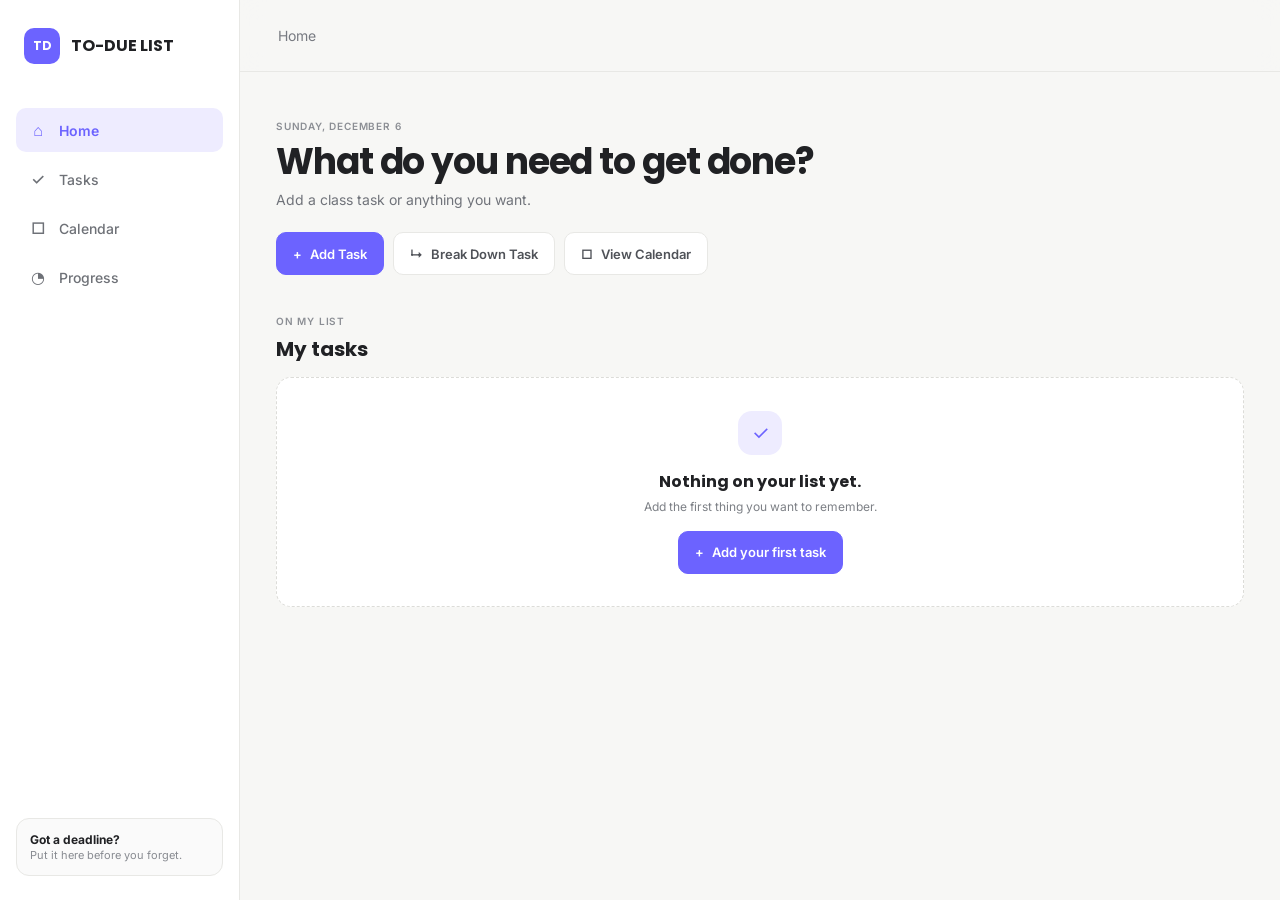
==== index.html @ 1c0dbbc8 "Initial website" ====
<!doctype html>
<html lang="en">
  <head>
    <meta charset="UTF-8" />
    <meta name="viewport" content="width=device-width, initial-scale=1.0" />
    <title>TO-DUE LIST</title>

    <link rel="preconnect" href="https://fonts.googleapis.com" />
    <link rel="preconnect" href="https://fonts.gstatic.com" crossorigin />
    <link
      href="https://fonts.googleapis.com/css2?family=Inter:wght@400;500;600&family=Poppins:wght@600;700&display=swap"
      rel="stylesheet"
    />

    <link rel="stylesheet" href="/css/style.css" />
  </head>

  <body>
    <div class="app">
      <aside class="sidebar">
        <div>
          <div class="logo">
            <div class="logo-box">TD</div>

            <div>
              <h1>TO-DUE LIST</h1>
            </div>
          </div>

          <nav>
            <a href="#" class="nav-link active">
              <span>⌂</span>
              Home
            </a>

            <a href="#" class="nav-link">
              <span>✓</span>
              Tasks
            </a>

            <a href="#" class="nav-link">
              <span>□</span>
              Calendar
            </a>

            <a href="#" class="nav-link">
              <span>◔</span>
              Progress
            </a>
          </nav>
        </div>

        <div class="tip">
          <strong>Got a deadline?</strong>
          <span>Put it here before you forget.</span>
        </div>
      </aside>

      <main>
        <header class="topbar">
          <span class="current-page">Home</span>
        </header>

        <div class="content">
          <section class="welcome">
            <span class="date" id="todayDate"></span>
            <h2>What do you need to get done?</h2>
            <p>Add a class task or anything you want.</p>
          </section>

          <div class="actions">
            <button class="btn primary" id="addTaskButton" type="button">
              <span>+</span>
              Add Task
            </button>

            <button class="btn">
              <span>↳</span>
              Break Down Task
            </button>

            <button class="btn">
              <span>□</span>
              View Calendar
            </button>
          </div>

          <section class="tasks">
            <div class="section-top">
              <div>
                <span class="label">ON MY LIST</span>
                <h3>My tasks</h3>
              </div>

            </div>

            <div class="empty-state" id="emptyState">
              <div class="empty-state-icon" aria-hidden="true">✓</div>
              <h4>Nothing on your list yet.</h4>
              <p>Add the first thing you want to remember.</p>
              <button class="btn primary empty-state-button" id="emptyStateAddButton" type="button">
                <span>+</span>
                Add your first task
              </button>
            </div>
            <div class="task-list" id="taskList" aria-live="polite"></div>
          </section>
        </div>
      </main>
    </div>

    <nav class="mobile-nav">
      <a href="#" class="active">
        <span>⌂</span>
        Home
      </a>

      <a href="#">
        <span>✓</span>
        Tasks
      </a>

      <a href="#">
        <span>□</span>
        Calendar
      </a>

      <a href="#">
        <span>◔</span>
        Progress
      </a>
    </nav>

    <dialog class="task-dialog" id="addTaskDialog" aria-labelledby="addTaskDialogTitle">
      <form class="task-form" id="addTaskForm">
        <div class="dialog-heading">
          <div>
            <span class="label">NEW TASK</span>
            <h2 id="addTaskDialogTitle">Add a task</h2>
          </div>
          <button class="dialog-close" type="button" id="closeTaskDialogButton" aria-label="Close dialog">×</button>
        </div>

        <label class="form-field">
          <span>Task name</span>
          <input name="name" type="text" placeholder="e.g. Finish science project" required maxlength="120" />
        </label>

        <label class="form-field">
          <span>Subject</span>
          <input name="subject" type="text" placeholder="e.g. Biology" required maxlength="80" />
        </label>

        <div class="form-row">
          <label class="form-field">
            <span>Due date</span>
            <input name="dueDate" type="date" required />
          </label>
          <label class="form-field">
            <span>Due time</span>
            <input name="dueTime" type="time" required />
          </label>
        </div>

        <label class="reminder-toggle">
          <span>
            <strong>Reminder</strong>
            <small>Keep a reminder with this task</small>
          </span>
          <input name="reminder" type="checkbox" />
        </label>

        <p class="form-error" id="taskFormError" role="alert"></p>

        <div class="dialog-actions">
          <button class="btn" type="button" id="cancelTaskButton">Cancel</button>
          <button class="btn primary" type="submit">Add Task</button>
        </div>
      </form>
    </dialog>

    <script src="/js/script.js"></script>
  </body>
</html>
---- css/style.css ----
:root {
  --bg: #f7f7f5;
  --text: #202124;
  --muted: #7d8086;
  --purple: #6c63ff;
  --light-purple: #eeecff;
  --green: #65b891;
  --yellow: #f2b84b;
  --red: #e76f6f;
  --white: #ffffff;
  --border: #e8e8e5;
}

* {
  margin: 0;
  padding: 0;
  box-sizing: border-box;
}

body {
  min-height: 100vh;
  background: var(--bg);
  color: var(--text);
  font-family: "Inter", sans-serif;
}

button {
  font: inherit;
  border: 0;
  cursor: pointer;
}

a {
  color: inherit;
  text-decoration: none;
}

h1,
h2,
h3,
h4 {
  font-family: "Poppins", sans-serif;
}

.app {
  min-height: 100vh;
}

.sidebar {
  position: fixed;
  top: 0;
  bottom: 0;
  left: 0;
  width: 240px;
  padding: 24px 16px;
  background: var(--white);
  border-right: 1px solid var(--border);
  display: flex;
  flex-direction: column;
  justify-content: space-between;
}

.logo {
  display: flex;
  align-items: center;
  gap: 11px;
  padding: 4px 8px;
}

.logo-box {
  width: 36px;
  height: 36px;
  display: grid;
  place-items: center;
  border-radius: 10px;
  background: var(--purple);
  color: white;
  font-family: "Poppins", sans-serif;
  font-size: 12px;
  font-weight: 700;
}

.logo h1 {
  font-size: 16px;
  line-height: 1;
}

.logo span {
  color: #909298;
  font-size: 11px;
}

nav {
  margin-top: 40px;
  display: flex;
  flex-direction: column;
  gap: 5px;
}

.nav-link {
  height: 44px;
  display: flex;
  align-items: center;
  gap: 12px;
  padding: 0 13px;
  border-radius: 10px;
  color: #6e7177;
  font-size: 14px;
  font-weight: 500;
  transition: 0.2s;
}

.nav-link span {
  width: 18px;
  text-align: center;
  font-size: 16px;
}

.nav-link:hover {
  background: #f4f4f2;
  color: var(--text);
}

.nav-link.active {
  background: var(--light-purple);
  color: var(--purple);
  font-weight: 600;
}

.tip {
  padding: 13px;
  background: #fafafa;
  border: 1px solid var(--border);
  border-radius: 13px;
  display: flex;
  flex-direction: column;
  gap: 1px;
}

.tip strong {
  font-size: 12px;
}

.tip span {
  color: #888b91;
  font-size: 11px;
}

main {
  margin-left: 240px;
  min-height: 100vh;
}

.topbar {
  height: 72px;
  padding: 0 38px;
  display: flex;
  align-items: center;
  justify-content: space-between;
  border-bottom: 1px solid var(--border);
  background: rgba(247, 247, 245, 0.9);
  position: sticky;
  top: 0;
  z-index: 5;
  backdrop-filter: blur(12px);
}

.current-page {
  color: #777a80;
  font-size: 14px;
}

.user {
  display: flex;
  align-items: center;
  gap: 10px;
}

.notification {
  width: 38px;
  height: 38px;
  display: grid;
  place-items: center;
  border: 1px solid var(--border);
  border-radius: 50%;
  background: var(--white);
  color: #6f7278;
  margin-right: 6px;
}

.content {
  width: min(1120px, calc(100% - 72px));
  margin: 0 auto;
  padding: 42px 0 60px;
}

.date,
.label {
  color: #8b8e94;
  font-size: 10px;
  font-weight: 600;
  letter-spacing: 0.08em;
  text-transform: uppercase;
}

.welcome h2 {
  margin-top: 6px;
  font-size: clamp(27px, 3vw, 36px);
  line-height: 1.2;
  letter-spacing: -1.1px;
}

.welcome p {
  margin-top: 8px;
  color: #70737a;
  font-size: 14px;
}

.actions {
  margin-top: 24px;
  display: flex;
  flex-wrap: wrap;
  gap: 9px;
}

.btn {
  height: 43px;
  padding: 0 16px;
  display: flex;
  align-items: center;
  gap: 8px;
  border: 1px solid var(--border);
  border-radius: 10px;
  background: var(--white);
  color: #4f5258;
  font-size: 13px;
  font-weight: 600;
  transition: 0.2s;
}

.btn:hover {
  transform: translateY(-1px);
}

.btn.primary {
  background: var(--purple);
  color: white;
  border-color: var(--purple);
}

.top-cards {
  margin-top: 28px;
  display: grid;
  grid-template-columns: 1.45fr 0.8fr;
  gap: 16px;
}

.card {
  padding: 22px;
  background: var(--white);
  border: 1px solid var(--border);
  border-radius: 17px;
}

.card-top {
  display: flex;
  align-items: flex-start;
  justify-content: space-between;
}

.card h3 {
  margin-top: 5px;
  font-size: 16px;
}

.progress .card-top > strong {
  color: var(--purple);
  font-family: "Poppins", sans-serif;
  font-size: 28px;
}

.bar {
  height: 9px;
  margin-top: 22px;
  overflow: hidden;
  border-radius: 20px;
  background: #eeeeec;
}

.bar-fill {
  width: 80%;
  height: 100%;
  border-radius: 20px;
  background: var(--purple);
}

.progress-info {
  margin-top: 10px;
  display: flex;
  justify-content: space-between;
  color: #8b8d92;
  font-size: 11px;
}

.status-dot {
  width: 10px;
  height: 10px;
  margin-top: 5px;
  border-radius: 50%;
  background: var(--green);
  box-shadow: 0 0 0 5px rgba(101, 184, 145, 0.12);
}

.workload-info {
  margin-top: 22px;
  display: flex;
  align-items: baseline;
  gap: 7px;
}

.workload-info strong {
  font-family: "Poppins", sans-serif;
  font-size: 25px;
}

.workload-info span {
  color: #81848a;
  font-size: 11px;
}

.workload p {
  margin-top: 8px;
  color: #7d8086;
  font-size: 11px;
}

.tasks {
  margin-top: 34px;
}

.section-top {
  margin-bottom: 13px;
  display: flex;
  align-items: flex-end;
  justify-content: space-between;
}

.section-top h3 {
  margin-top: 5px;
  font-size: 20px;
}

.view-all {
  background: none;
  color: var(--purple);
  font-size: 12px;
  font-weight: 600;
}

.task-list {
  display: flex;
  flex-direction: column;
  gap: 9px;
}

.task-list:empty {
  display: none;
}

.task-dialog {
  width: min(480px, calc(100% - 28px));
  max-width: none;
  max-height: calc(100% - 28px);
  margin: auto;
  padding: 0;
  overflow: auto;
  border: 1px solid var(--border);
  border-radius: 18px;
  background: var(--white);
  color: var(--text);
  box-shadow: 0 18px 55px rgba(32, 33, 36, 0.18);
}

.task-dialog::backdrop {
  background: rgba(32, 33, 36, 0.42);
  backdrop-filter: blur(3px);
}

.task-form {
  padding: 26px;
}

.dialog-heading {
  margin-bottom: 23px;
  display: flex;
  align-items: flex-start;
  justify-content: space-between;
}

.dialog-heading h2 {
  margin-top: 5px;
  font-size: 23px;
}

.dialog-close {
  width: 34px;
  height: 34px;
  border-radius: 9px;
  background: #f4f4f2;
  color: #6e7177;
  font-size: 23px;
  line-height: 1;
}

.form-field {
  min-width: 0;
  margin-bottom: 16px;
  display: flex;
  flex-direction: column;
  gap: 7px;
}

.form-field > span,
.reminder-toggle strong {
  font-size: 12px;
  font-weight: 600;
}

.form-field input {
  width: 100%;
  height: 43px;
  padding: 0 12px;
  border: 1px solid var(--border);
  border-radius: 9px;
  background: white;
  color: var(--text);
  font: inherit;
  font-size: 13px;
}

.form-field input:focus {
  outline: 2px solid rgba(108, 99, 255, 0.22);
  border-color: var(--purple);
}

.form-row {
  display: grid;
  grid-template-columns: 1fr 1fr;
  gap: 12px;
}

.reminder-toggle {
  min-height: 56px;
  padding: 10px 12px;
  display: flex;
  align-items: center;
  justify-content: space-between;
  border: 1px solid var(--border);
  border-radius: 10px;
}

.reminder-toggle span {
  display: flex;
  flex-direction: column;
  gap: 3px;
}

.reminder-toggle small {
  color: var(--muted);
  font-size: 11px;
}

.reminder-toggle input {
  width: 18px;
  height: 18px;
  accent-color: var(--purple);
}

.form-error {
  min-height: 16px;
  margin-top: 9px;
  color: #c94e4e;
  font-size: 11px;
}

.dialog-actions {
  margin-top: 5px;
  display: flex;
  justify-content: flex-end;
  gap: 9px;
}

.dialog-actions .btn {
  justify-content: center;
}

.task .task-text .task-due {
  margin-top: 4px;
}

.task-due.overdue {
  color: var(--red);
}

.task-due.upcoming {
  color: #8b8e93;
}

.task.completed .task-name h4 {
  text-decoration: line-through;
}

.task.completed {
  opacity: 0.72;
}

.empty-state {
  min-height: 230px;
  padding: 32px 20px;
  display: flex;
  flex-direction: column;
  align-items: center;
  justify-content: center;
  text-align: center;
  background: var(--white);
  border: 1px dashed #dcdcd8;
  border-radius: 15px;
}

.empty-state[hidden] {
  display: none;
}

.empty-state-icon {
  width: 44px;
  height: 44px;
  margin-bottom: 14px;
  display: grid;
  place-items: center;
  border-radius: 14px;
  background: var(--light-purple);
  color: var(--purple);
  font-size: 20px;
}

.empty-state h4 {
  font-size: 16px;
}

.empty-state p {
  margin-top: 5px;
  color: #7d8086;
  font-size: 12px;
}

.empty-state-button {
  margin-top: 17px;
}

.task {
  min-height: 86px;
  padding: 15px 17px;
  display: flex;
  align-items: center;
  gap: 14px;
  background: var(--white);
  border: 1px solid var(--border);
  border-radius: 13px;
  transition: 0.2s;
}

.task:hover {
  transform: translateY(-1px);
}

.task.urgent {
  border-left: 4px solid var(--red);
}

.task.done {
  opacity: 0.72;
}

.checkbox {
  position: relative;
  width: 22px;
  height: 22px;
  flex-shrink: 0;
  cursor: pointer;
}

.checkbox input {
  position: absolute;
  opacity: 0;
}

.checkbox span {
  position: absolute;
  inset: 0;
  border: 1.5px solid #cecfcb;
  border-radius: 7px;
  background: white;
}

.checkbox input:checked + span {
  background: var(--green);
  border-color: var(--green);
}

.checkbox input:checked + span::after {
  content: "✓";
  position: absolute;
  top: 50%;
  left: 50%;
  transform: translate(-50%, -55%);
  color: white;
  font-size: 12px;
  font-weight: 700;
}

.task-text {
  min-width: 0;
  flex: 1;
}

.task-name {
  display: flex;
  align-items: center;
  flex-wrap: wrap;
  gap: 8px;
}

.task-name h4 {
  font-size: 15px;
  font-weight: 600;
}

.task-text p {
  margin-top: 2px;
  color: #7d8086;
  font-size: 11px;
}

.task-text small {
  display: block;
  margin-top: 6px;
  color: #8b8e93;
  font-size: 10px;
}

.tag {
  padding: 4px 8px;
  border-radius: 20px;
  font-size: 9px;
  font-weight: 600;
}

.urgent-tag {
  background: #fff0f0;
  color: var(--red);
}

.tomorrow-tag {
  background: #f3f2ff;
  color: var(--purple);
}

.done-tag {
  background: #edf8f2;
  color: var(--green);
}

.task.done h4 {
  text-decoration: line-through;
}

.more {
  width: 30px;
  height: 30px;
  flex-shrink: 0;
  border-radius: 7px;
  background: transparent;
  color: #989a9f;
  font-size: 18px;
}

.more:hover {
  background: #f3f3f1;
}

.reminder {
  margin-top: 25px;
  padding: 17px 18px;
  display: flex;
  align-items: center;
  gap: 15px;
  background: #fffaf0;
  border: 1px solid #f1e3bd;
  border-radius: 16px;
}

.reminder-icon {
  width: 38px;
  height: 38px;
  display: grid;
  place-items: center;
  flex-shrink: 0;
  border-radius: 11px;
  background: #fff1c9;
  color: #ba861e;
  font-family: "Poppins", sans-serif;
  font-weight: 700;
}

.reminder-text {
  flex: 1;
}

.reminder-text h3 {
  margin-top: 3px;
  font-size: 16px;
}

.reminder-text p {
  margin-top: 2px;
  color: #8c8064;
  font-size: 11px;
}

.reminder-buttons {
  display: flex;
  gap: 8px;
}

.reminder-btn {
  height: 36px;
  padding: 0 13px;
  border: 1px solid #eadfbf;
  border-radius: 9px;
  background: white;
  color: #75694e;
  font-size: 11px;
  font-weight: 600;
}

.reminder-btn.done-btn {
  background: var(--purple);
  color: white;
  border-color: var(--purple);
}

.mobile-nav {
  display: none;
}

@media (max-width: 950px) {
  .top-cards {
    grid-template-columns: 1fr;
  }
}

@media (max-width: 800px) {
  .sidebar {
    display: none;
  }

  main {
    margin-left: 0;
    padding-bottom: 75px;
  }

  .topbar {
    height: 64px;
    padding: 0 20px;
  }
  
  .content {
    width: calc(100% - 32px);
    padding-top: 30px;
  }

  .mobile-nav {
    position: fixed;
    right: 0;
    bottom: 0;
    left: 0;
    height: 68px;
    display: grid;
    grid-template-columns: repeat(4, 1fr);
    border-top: 1px solid var(--border);
    background: rgba(255, 255, 255, 0.95);
    backdrop-filter: blur(12px);
    z-index: 10;
  }

  .mobile-nav a {
    display: flex;
    flex-direction: column;
    align-items: center;
    justify-content: center;
    gap: 2px;
    color: #888b91;
    font-size: 10px;
  }

  .mobile-nav a span {
    font-size: 17px;
  }

  .mobile-nav a.active {
    color: var(--purple);
    font-weight: 600;
  }

  .reminder {
    flex-wrap: wrap;
  }

  .reminder-buttons {
    width: 100%;
    margin-left: 53px;
  }
}

@media (max-width: 520px) {
  .content {
    width: calc(100% - 24px);
    padding-top: 24px;
  }

  .welcome h2 {
    font-size: 25px;
  }

  .actions {
    display: grid;
    grid-template-columns: 1fr;
  }

  .btn {
    width: 100%;
    justify-content: center;
  }

  .card {
    padding: 18px;
  }

  .progress-info {
    flex-direction: column;
    gap: 3px;
  }

  .task {
    align-items: flex-start;
    padding: 14px;
  }

  .more {
    margin-left: auto;
  }

  .reminder-buttons {
    margin-left: 0;
    display: grid;
    grid-template-columns: 1fr 1fr;
  }

  .reminder-btn {
    width: 100%;
  }

  .task-form {
    padding: 21px 18px;
  }

  .dialog-actions .btn {
    flex: 1;
  }
}
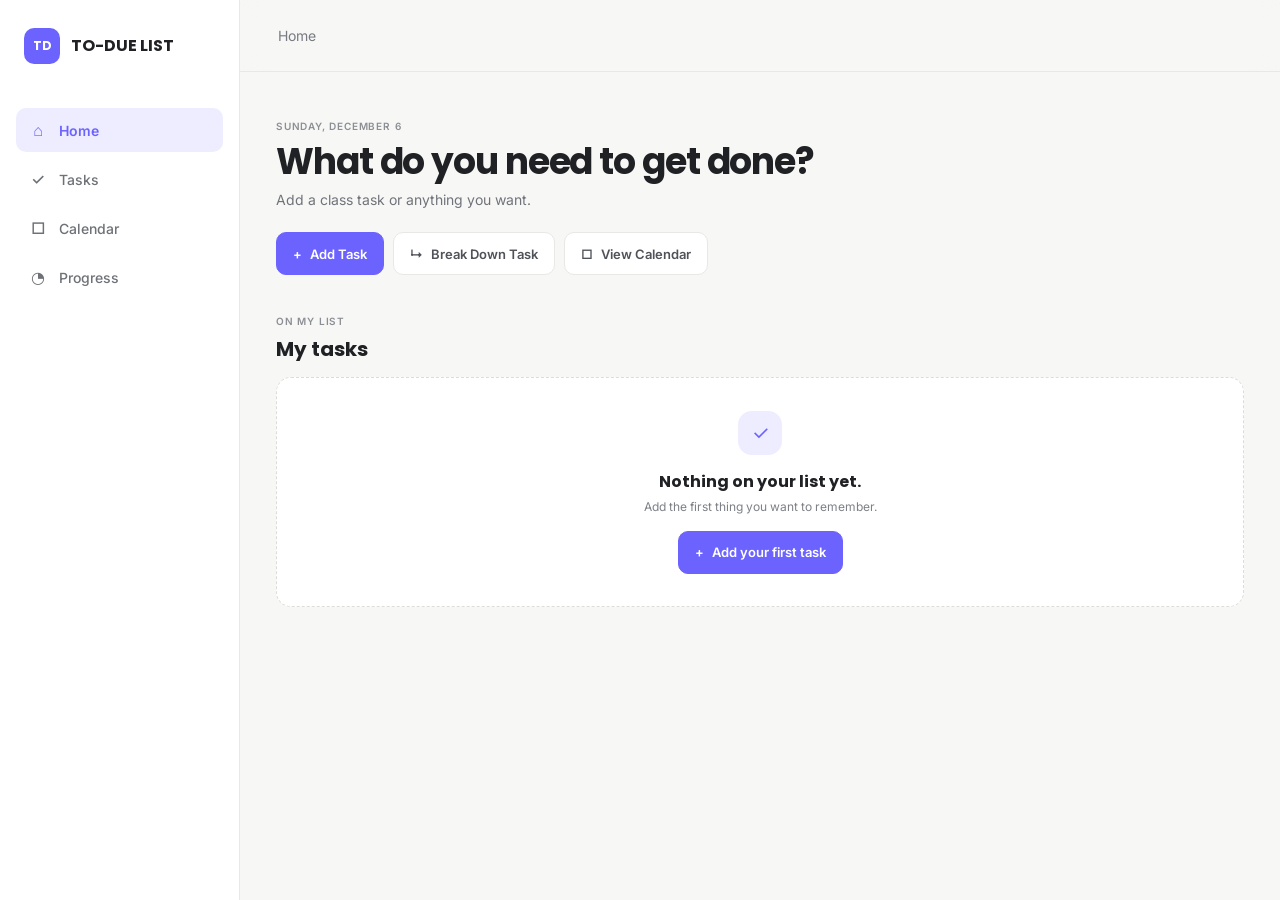
==== commit a169ade9: "Remove sidebar deadline tip" ====
--- a/index.html
+++ b/index.html
@@ -12,7 +12,7 @@
       rel="stylesheet"
     />
 
-    <link rel="stylesheet" href="/css/style.css" />
+    <link rel="stylesheet" href="./css/style.css" />
   </head>
 
   <body>
@@ -49,11 +49,6 @@
             </a>
           </nav>
         </div>
-
-        <div class="tip">
-          <strong>Got a deadline?</strong>
-          <span>Put it here before you forget.</span>
-        </div>
       </aside>
 
       <main>
@@ -91,14 +86,17 @@
                 <span class="label">ON MY LIST</span>
                 <h3>My tasks</h3>
               </div>
-
             </div>
 
             <div class="empty-state" id="emptyState">
               <div class="empty-state-icon" aria-hidden="true">✓</div>
               <h4>Nothing on your list yet.</h4>
               <p>Add the first thing you want to remember.</p>
-              <button class="btn primary empty-state-button" id="emptyStateAddButton" type="button">
+              <button
+                class="btn primary empty-state-button"
+                id="emptyStateAddButton"
+                type="button"
+              >
                 <span>+</span>
                 Add your first task
               </button>
@@ -131,24 +129,47 @@
       </a>
     </nav>
 
-    <dialog class="task-dialog" id="addTaskDialog" aria-labelledby="addTaskDialogTitle">
+    <dialog
+      class="task-dialog"
+      id="addTaskDialog"
+      aria-labelledby="addTaskDialogTitle"
+    >
       <form class="task-form" id="addTaskForm">
         <div class="dialog-heading">
           <div>
             <span class="label">NEW TASK</span>
             <h2 id="addTaskDialogTitle">Add a task</h2>
           </div>
-          <button class="dialog-close" type="button" id="closeTaskDialogButton" aria-label="Close dialog">×</button>
+          <button
+            class="dialog-close"
+            type="button"
+            id="closeTaskDialogButton"
+            aria-label="Close dialog"
+          >
+            ×
+          </button>
         </div>
 
         <label class="form-field">
           <span>Task name</span>
-          <input name="name" type="text" placeholder="e.g. Finish science project" required maxlength="120" />
+          <input
+            name="name"
+            type="text"
+            placeholder="e.g. Finish science project"
+            required
+            maxlength="120"
+          />
         </label>
 
         <label class="form-field">
           <span>Subject</span>
-          <input name="subject" type="text" placeholder="e.g. Biology" required maxlength="80" />
+          <input
+            name="subject"
+            type="text"
+            placeholder="e.g. Biology"
+            required
+            maxlength="80"
+          />
         </label>
 
         <div class="form-row">
@@ -173,12 +194,14 @@
         <p class="form-error" id="taskFormError" role="alert"></p>
 
         <div class="dialog-actions">
-          <button class="btn" type="button" id="cancelTaskButton">Cancel</button>
+          <button class="btn" type="button" id="cancelTaskButton">
+            Cancel
+          </button>
           <button class="btn primary" type="submit">Add Task</button>
         </div>
       </form>
     </dialog>
 
-    <script src="/js/script.js"></script>
+    <script src="./js/script.js"></script>
   </body>
 </html>
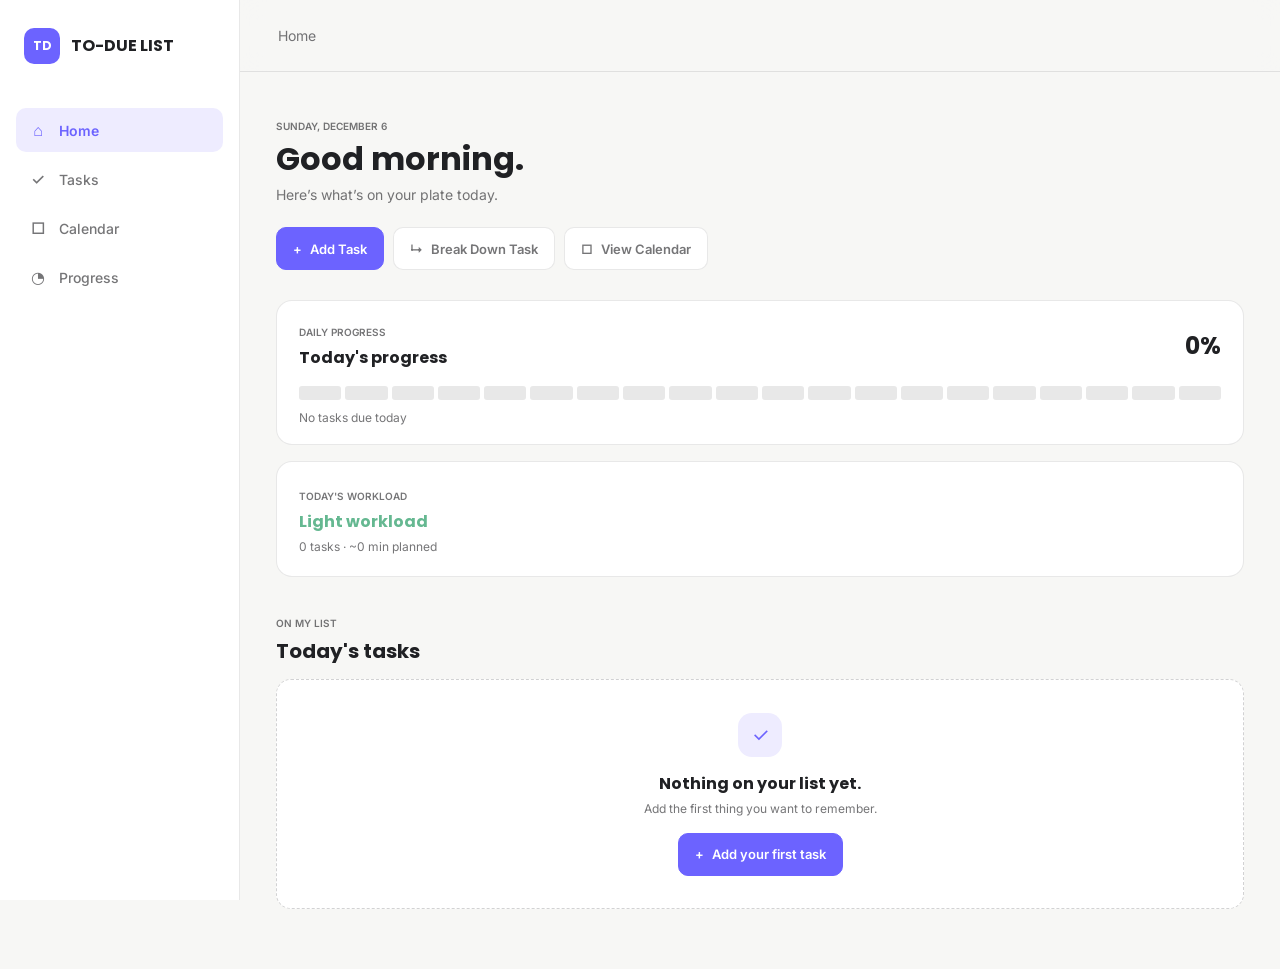
==== commit 6ba67d07: "Update website" ====
--- a/index.html
+++ b/index.html
@@ -27,23 +27,23 @@
             </div>
           </div>
 
-          <nav>
-            <a href="#" class="nav-link active">
+          <nav aria-label="Main navigation">
+            <a href="./index.html" class="nav-link active" aria-current="page">
               <span>⌂</span>
               Home
             </a>
 
-            <a href="#" class="nav-link">
+            <a href="./tasks.html" class="nav-link">
               <span>✓</span>
               Tasks
             </a>
 
-            <a href="#" class="nav-link">
+            <a href="./calendar.html" class="nav-link">
               <span>□</span>
               Calendar
             </a>
 
-            <a href="#" class="nav-link">
+            <a href="./progress.html" class="nav-link">
               <span>◔</span>
               Progress
             </a>
@@ -59,8 +59,8 @@
         <div class="content">
           <section class="welcome">
             <span class="date" id="todayDate"></span>
-            <h2>What do you need to get done?</h2>
-            <p>Add a class task or anything you want.</p>
+            <h2 id="greetingHeading">What do you need to get done?</h2>
+            <p id="greetingMessage">Here’s what’s on your plate today.</p>
           </section>
 
           <div class="actions">
@@ -69,22 +69,88 @@
               Add Task
             </button>
 
-            <button class="btn">
+            <button class="btn" id="breakDownTaskButton" type="button">
               <span>↳</span>
               Break Down Task
             </button>
 
-            <button class="btn">
+            <a class="btn" href="./calendar.html">
               <span>□</span>
               View Calendar
-            </button>
+            </a>
           </div>
+
+          <section
+            class="reminder today-reminder"
+            id="todayDueReminder"
+            hidden
+            aria-labelledby="todayDueHeading"
+          >
+            <div class="reminder-icon" aria-hidden="true">🔔</div>
+            <div class="reminder-text">
+              <span class="label">DUE TODAY</span>
+              <h3 id="todayDueHeading"><span id="todayDueTaskName"></span></h3>
+              <p>
+                <span id="todayDueTaskSteps"></span>
+                <span aria-hidden="true"> · </span>
+                <span id="todayDueTaskTime"></span>
+              </p>
+            </div>
+            <div class="reminder-buttons">
+              <a class="reminder-btn" id="todayDueViewTask" href="./tasks.html"
+                >View Task</a
+              >
+              <button
+                class="reminder-btn done-btn"
+                id="markTodayDueDone"
+                type="button"
+              >
+                Mark as Done
+              </button>
+            </div>
+          </section>
+
+          <section
+            class="today-progress"
+            aria-labelledby="todayProgressHeading"
+          >
+            <div class="section-top">
+              <div>
+                <span class="label">DAILY PROGRESS</span>
+                <h3 id="todayProgressHeading">Today's progress</h3>
+              </div>
+              <strong class="today-progress-rate" id="todayProgressRate"
+                >0%</strong
+              >
+            </div>
+            <div
+              class="today-progress-segments"
+              id="todayProgressSegments"
+              role="progressbar"
+              aria-label="Today's task completion"
+              aria-valuemin="0"
+              aria-valuemax="100"
+              aria-valuenow="0"
+            ></div>
+            <p class="today-progress-count" id="todayProgressCount">
+              No tasks due today
+            </p>
+          </section>
+
+          <section class="card workload home-workload" aria-live="polite">
+            <div>
+              <span class="label">TODAY'S WORKLOAD</span>
+              <h3 id="todayWorkloadLabel">Light workload</h3>
+              <p id="todayWorkloadDetails">0 tasks · ~0 min planned</p>
+            </div>
+            <p class="workload-message" id="todayWorkloadMessage"></p>
+          </section>
 
           <section class="tasks">
             <div class="section-top">
               <div>
                 <span class="label">ON MY LIST</span>
-                <h3>My tasks</h3>
+                <h3>Today's tasks</h3>
               </div>
             </div>
 
@@ -107,23 +173,23 @@
       </main>
     </div>
 
-    <nav class="mobile-nav">
-      <a href="#" class="active">
+    <nav class="mobile-nav" aria-label="Main navigation">
+      <a href="./index.html" class="active" aria-current="page">
         <span>⌂</span>
         Home
       </a>
 
-      <a href="#">
+      <a href="./tasks.html">
         <span>✓</span>
         Tasks
       </a>
 
-      <a href="#">
+      <a href="./calendar.html">
         <span>□</span>
         Calendar
       </a>
 
-      <a href="#">
+      <a href="./progress.html">
         <span>◔</span>
         Progress
       </a>
@@ -186,9 +252,19 @@
         <label class="reminder-toggle">
           <span>
             <strong>Reminder</strong>
-            <small>Keep a reminder with this task</small>
+            <small>Browser notification while this site is open</small>
           </span>
           <input name="reminder" type="checkbox" />
+        </label>
+
+        <label class="form-field reminder-timing-field">
+          <span>Remind me</span>
+          <select name="reminderTiming">
+            <option value="1h">1 hour before</option>
+            <option value="3h">3 hours before</option>
+            <option value="deadline">At deadline</option>
+            <option value="overdue">When overdue</option>
+          </select>
         </label>
 
         <p class="form-error" id="taskFormError" role="alert"></p>
--- a/css/style.css
+++ b/css/style.css
@@ -1,14 +1,14 @@
 :root {
   --bg: #f7f7f5;
   --text: #202124;
-  --muted: #7d8086;
+  --muted: rgba(32, 33, 36, 0.62);
   --purple: #6c63ff;
   --light-purple: #eeecff;
   --green: #65b891;
   --yellow: #f2b84b;
   --red: #e76f6f;
   --white: #ffffff;
-  --border: #e8e8e5;
+  --border: rgba(32, 33, 36, 0.1);
 }
 
 * {
@@ -26,8 +26,15 @@
 
 button {
   font: inherit;
+  font-family: "Inter", sans-serif;
+  font-weight: 600;
   border: 0;
   cursor: pointer;
+}
+
+:focus-visible {
+  outline: 3px solid rgba(108, 99, 255, 0.4);
+  outline-offset: 2px;
 }
 
 a {
@@ -40,6 +47,7 @@
 h3,
 h4 {
   font-family: "Poppins", sans-serif;
+  font-weight: 700;
 }
 
 .app {
@@ -74,7 +82,7 @@
   place-items: center;
   border-radius: 10px;
   background: var(--purple);
-  color: white;
+  color: var(--white);
   font-family: "Poppins", sans-serif;
   font-size: 12px;
   font-weight: 700;
@@ -86,7 +94,7 @@
 }
 
 .logo span {
-  color: #909298;
+  color: var(--muted);
   font-size: 11px;
 }
 
@@ -104,7 +112,7 @@
   gap: 12px;
   padding: 0 13px;
   border-radius: 10px;
-  color: #6e7177;
+  color: var(--muted);
   font-size: 14px;
   font-weight: 500;
   transition: 0.2s;
@@ -117,7 +125,7 @@
 }
 
 .nav-link:hover {
-  background: #f4f4f2;
+  background: rgba(32, 33, 36, 0.04);
   color: var(--text);
 }
 
@@ -129,7 +137,7 @@
 
 .tip {
   padding: 13px;
-  background: #fafafa;
+  background: var(--white);
   border: 1px solid var(--border);
   border-radius: 13px;
   display: flex;
@@ -142,7 +150,7 @@
 }
 
 .tip span {
-  color: #888b91;
+  color: var(--muted);
   font-size: 11px;
 }
 
@@ -166,7 +174,7 @@
 }
 
 .current-page {
-  color: #777a80;
+  color: var(--muted);
   font-size: 14px;
 }
 
@@ -184,7 +192,7 @@
   border: 1px solid var(--border);
   border-radius: 50%;
   background: var(--white);
-  color: #6f7278;
+  color: var(--muted);
   margin-right: 6px;
 }
 
@@ -196,23 +204,23 @@
 
 .date,
 .label {
-  color: #8b8e94;
+  color: var(--muted);
   font-size: 10px;
   font-weight: 600;
-  letter-spacing: 0.08em;
+  letter-spacing: 0;
   text-transform: uppercase;
 }
 
 .welcome h2 {
   margin-top: 6px;
-  font-size: clamp(27px, 3vw, 36px);
+  font-size: 32px;
   line-height: 1.2;
-  letter-spacing: -1.1px;
+  letter-spacing: 0;
 }
 
 .welcome p {
   margin-top: 8px;
-  color: #70737a;
+  color: var(--muted);
   font-size: 14px;
 }
 
@@ -232,19 +240,27 @@
   border: 1px solid var(--border);
   border-radius: 10px;
   background: var(--white);
-  color: #4f5258;
+  color: var(--muted);
   font-size: 13px;
   font-weight: 600;
-  transition: 0.2s;
+  transition:
+    transform 0.18s ease,
+    background-color 0.18s ease,
+    box-shadow 0.18s ease;
 }
 
 .btn:hover {
   transform: translateY(-1px);
+  box-shadow: 0 2px 8px rgba(32, 33, 36, 0.08);
+}
+
+.btn:active {
+  transform: translateY(0) scale(0.98);
 }
 
 .btn.primary {
   background: var(--purple);
-  color: white;
+  color: var(--white);
   border-color: var(--purple);
 }
 
@@ -259,7 +275,7 @@
   padding: 22px;
   background: var(--white);
   border: 1px solid var(--border);
-  border-radius: 17px;
+  border-radius: 16px;
 }
 
 .card-top {
@@ -284,7 +300,7 @@
   margin-top: 22px;
   overflow: hidden;
   border-radius: 20px;
-  background: #eeeeec;
+  background: rgba(32, 33, 36, 0.08);
 }
 
 .bar-fill {
@@ -298,7 +314,7 @@
   margin-top: 10px;
   display: flex;
   justify-content: space-between;
-  color: #8b8d92;
+  color: var(--muted);
   font-size: 11px;
 }
 
@@ -324,13 +340,13 @@
 }
 
 .workload-info span {
-  color: #81848a;
+  color: var(--muted);
   font-size: 11px;
 }
 
 .workload p {
   margin-top: 8px;
-  color: #7d8086;
+  color: var(--muted);
   font-size: 11px;
 }
 
@@ -375,10 +391,10 @@
   padding: 0;
   overflow: auto;
   border: 1px solid var(--border);
-  border-radius: 18px;
+  border-radius: 16px;
   background: var(--white);
   color: var(--text);
-  box-shadow: 0 18px 55px rgba(32, 33, 36, 0.18);
+  box-shadow: 0 12px 36px rgba(32, 33, 36, 0.14);
 }
 
 .task-dialog::backdrop {
@@ -406,8 +422,8 @@
   width: 34px;
   height: 34px;
   border-radius: 9px;
-  background: #f4f4f2;
-  color: #6e7177;
+  background: rgba(32, 33, 36, 0.05);
+  color: var(--muted);
   font-size: 23px;
   line-height: 1;
 }
@@ -432,7 +448,7 @@
   padding: 0 12px;
   border: 1px solid var(--border);
   border-radius: 9px;
-  background: white;
+  background: var(--white);
   color: var(--text);
   font: inherit;
   font-size: 13px;
@@ -479,7 +495,7 @@
 .form-error {
   min-height: 16px;
   margin-top: 9px;
-  color: #c94e4e;
+  color: var(--red);
   font-size: 11px;
 }
 
@@ -503,7 +519,7 @@
 }
 
 .task-due.upcoming {
-  color: #8b8e93;
+  color: var(--muted);
 }
 
 .task.completed .task-name h4 {
@@ -512,6 +528,15 @@
 
 .task.completed {
   opacity: 0.72;
+}
+
+.completed-status {
+  color: var(--green) !important;
+  font-weight: 600;
+}
+
+.task-step-status {
+  color: var(--muted);
 }
 
 .empty-state {
@@ -523,7 +548,7 @@
   justify-content: center;
   text-align: center;
   background: var(--white);
-  border: 1px dashed #dcdcd8;
+  border: 1px dashed rgba(32, 33, 36, 0.2);
   border-radius: 15px;
 }
 
@@ -549,7 +574,7 @@
 
 .empty-state p {
   margin-top: 5px;
-  color: #7d8086;
+  color: var(--muted);
   font-size: 12px;
 }
 
@@ -566,11 +591,14 @@
   background: var(--white);
   border: 1px solid var(--border);
   border-radius: 13px;
-  transition: 0.2s;
+  transition:
+    transform 0.18s ease,
+    box-shadow 0.18s ease;
 }
 
 .task:hover {
   transform: translateY(-1px);
+  box-shadow: 0 3px 10px rgba(32, 33, 36, 0.06);
 }
 
 .task.urgent {
@@ -597,9 +625,14 @@
 .checkbox span {
   position: absolute;
   inset: 0;
-  border: 1.5px solid #cecfcb;
+  border: 1.5px solid rgba(32, 33, 36, 0.22);
   border-radius: 7px;
-  background: white;
+  background: var(--white);
+}
+
+.checkbox input:focus-visible + span {
+  outline: 3px solid rgba(108, 99, 255, 0.4);
+  outline-offset: 2px;
 }
 
 .checkbox input:checked + span {
@@ -613,7 +646,7 @@
   top: 50%;
   left: 50%;
   transform: translate(-50%, -55%);
-  color: white;
+  color: var(--white);
   font-size: 12px;
   font-weight: 700;
 }
@@ -632,19 +665,19 @@
 
 .task-name h4 {
   font-size: 15px;
-  font-weight: 600;
+  font-weight: 700;
 }
 
 .task-text p {
   margin-top: 2px;
-  color: #7d8086;
+  color: var(--muted);
   font-size: 11px;
 }
 
 .task-text small {
   display: block;
   margin-top: 6px;
-  color: #8b8e93;
+  color: var(--muted);
   font-size: 10px;
 }
 
@@ -656,17 +689,17 @@
 }
 
 .urgent-tag {
-  background: #fff0f0;
+  background: rgba(231, 111, 111, 0.12);
   color: var(--red);
 }
 
 .tomorrow-tag {
-  background: #f3f2ff;
+  background: rgba(108, 99, 255, 0.1);
   color: var(--purple);
 }
 
 .done-tag {
-  background: #edf8f2;
+  background: rgba(101, 184, 145, 0.14);
   color: var(--green);
 }
 
@@ -680,12 +713,12 @@
   flex-shrink: 0;
   border-radius: 7px;
   background: transparent;
-  color: #989a9f;
+  color: var(--muted);
   font-size: 18px;
 }
 
 .more:hover {
-  background: #f3f3f1;
+  background: rgba(32, 33, 36, 0.04);
 }
 
 .reminder {
@@ -694,8 +727,8 @@
   display: flex;
   align-items: center;
   gap: 15px;
-  background: #fffaf0;
-  border: 1px solid #f1e3bd;
+  background: rgba(242, 184, 75, 0.12);
+  border: 1px solid rgba(242, 184, 75, 0.32);
   border-radius: 16px;
 }
 
@@ -706,8 +739,8 @@
   place-items: center;
   flex-shrink: 0;
   border-radius: 11px;
-  background: #fff1c9;
-  color: #ba861e;
+  background: rgba(242, 184, 75, 0.22);
+  color: var(--text);
   font-family: "Poppins", sans-serif;
   font-weight: 700;
 }
@@ -723,7 +756,7 @@
 
 .reminder-text p {
   margin-top: 2px;
-  color: #8c8064;
+  color: var(--muted);
   font-size: 11px;
 }
 
@@ -735,22 +768,626 @@
 .reminder-btn {
   height: 36px;
   padding: 0 13px;
-  border: 1px solid #eadfbf;
+  border: 1px solid rgba(242, 184, 75, 0.32);
   border-radius: 9px;
-  background: white;
-  color: #75694e;
+  background: var(--white);
+  color: var(--muted);
   font-size: 11px;
   font-weight: 600;
 }
 
 .reminder-btn.done-btn {
   background: var(--purple);
-  color: white;
+  color: var(--white);
   border-color: var(--purple);
+}
+
+.today-reminder {
+  background: rgba(231, 111, 111, 0.1);
+  border-color: rgba(231, 111, 111, 0.28);
+}
+
+.today-reminder[hidden] {
+  display: none;
+}
+
+.today-reminder .reminder-icon {
+  background: rgba(231, 111, 111, 0.16);
+  color: var(--red);
+}
+
+.today-reminder .label {
+  color: var(--red);
+}
+
+.today-reminder .reminder-btn {
+  border-color: rgba(231, 111, 111, 0.28);
+}
+
+.today-progress {
+  margin-top: 30px;
+  padding: 19px 22px;
+  border: 1px solid var(--border);
+  border-radius: 16px;
+  background: var(--white);
+}
+
+.today-progress .section-top {
+  align-items: center;
+  margin-bottom: 16px;
+}
+
+.today-progress .section-top h3 {
+  font-size: 16px;
+}
+
+.today-progress-rate {
+  color: var(--text);
+  font-family: "Poppins", sans-serif;
+  font-size: 24px;
+  font-weight: 700;
+}
+
+.today-progress-segments {
+  height: 14px;
+  display: grid;
+  grid-template-columns: repeat(20, minmax(0, 1fr));
+  gap: 4px;
+}
+
+.today-progress-segments span {
+  min-width: 0;
+  border-radius: 3px;
+  background: rgba(32, 33, 36, 0.1);
+}
+
+.today-progress-segments span.is-filled {
+  background: var(--green);
+}
+
+.today-progress-count {
+  margin-top: 10px;
+  color: var(--muted);
+  font-size: 12px;
 }
 
 .mobile-nav {
   display: none;
+  margin: 0;
+  flex-direction: initial;
+  gap: 0;
+}
+
+.task-page-toolbar {
+  margin-top: 26px;
+  display: flex;
+  align-items: center;
+  justify-content: space-between;
+  gap: 14px;
+}
+
+.filter-bar {
+  display: inline-flex;
+  gap: 3px;
+  padding: 4px;
+  border: 1px solid var(--border);
+  border-radius: 12px;
+  background: rgba(32, 33, 36, 0.03);
+}
+
+.filter-button {
+  min-height: 34px;
+  padding: 0 13px;
+  border-radius: 9px;
+  background: transparent;
+  color: var(--muted);
+  font-size: 12px;
+  transition:
+    background-color 0.18s ease,
+    color 0.18s ease,
+    box-shadow 0.18s ease;
+}
+
+.filter-button.active {
+  background: var(--white);
+  color: var(--text);
+  box-shadow: 0 1px 4px rgba(32, 33, 36, 0.1);
+}
+
+.calendar-panel {
+  margin-top: 30px;
+  overflow: hidden;
+  border: 1px solid var(--border);
+  border-radius: 16px;
+  background: var(--white);
+}
+
+.calendar-toolbar {
+  min-height: 68px;
+  padding: 12px 16px;
+  display: flex;
+  align-items: center;
+  justify-content: space-between;
+  gap: 12px;
+  border-bottom: 1px solid var(--border);
+}
+
+.calendar-month-controls {
+  display: flex;
+  align-items: center;
+  gap: 10px;
+}
+
+.calendar-month-controls h3 {
+  min-width: 148px;
+  text-align: center;
+  font-size: 16px;
+}
+
+.calendar-arrow {
+  width: 36px;
+  height: 36px;
+  display: grid;
+  place-items: center;
+  border: 1px solid var(--border);
+  border-radius: 10px;
+  background: var(--white);
+  color: var(--text);
+  font-size: 22px;
+  transition:
+    background-color 0.18s ease,
+    transform 0.18s ease;
+}
+
+.calendar-arrow:hover {
+  background: rgba(32, 33, 36, 0.04);
+}
+
+.calendar-arrow:active {
+  transform: scale(0.96);
+}
+
+.calendar-today {
+  height: 36px;
+}
+
+.calendar-weekdays,
+.calendar-grid {
+  display: grid;
+  grid-template-columns: repeat(7, minmax(0, 1fr));
+}
+
+.calendar-weekdays {
+  border-bottom: 1px solid var(--border);
+}
+
+.calendar-weekdays span {
+  padding: 11px 8px;
+  color: var(--muted);
+  font-size: 10px;
+  font-weight: 600;
+  text-align: center;
+  text-transform: uppercase;
+}
+
+.calendar-day {
+  min-width: 0;
+  min-height: 112px;
+  padding: 8px;
+  display: flex;
+  flex-direction: column;
+  gap: 5px;
+  border-right: 1px solid var(--border);
+  border-bottom: 1px solid var(--border);
+}
+
+.calendar-day:nth-child(7n) {
+  border-right: 0;
+}
+
+.calendar-day.outside-month {
+  background: rgba(32, 33, 36, 0.025);
+}
+
+.calendar-day.outside-month .calendar-day-number {
+  color: var(--muted);
+  opacity: 0.55;
+}
+
+.calendar-day-number {
+  width: 26px;
+  height: 26px;
+  display: grid;
+  place-items: center;
+  border-radius: 50%;
+  color: var(--text);
+  font-size: 11px;
+  font-weight: 600;
+}
+
+.calendar-day.is-today .calendar-day-number {
+  background: var(--purple);
+  color: var(--white);
+}
+
+.calendar-events {
+  min-width: 0;
+  display: flex;
+  flex-direction: column;
+  gap: 4px;
+}
+
+.calendar-event {
+  min-width: 0;
+  padding: 4px 6px;
+  overflow: hidden;
+  border-radius: 6px;
+  background: rgba(108, 99, 255, 0.1);
+  color: var(--purple);
+  font-size: 10px;
+  line-height: 1.25;
+  text-overflow: ellipsis;
+  white-space: nowrap;
+}
+
+.calendar-event.is-complete {
+  background: rgba(101, 184, 145, 0.14);
+  color: var(--green);
+  text-decoration: line-through;
+}
+
+.calendar-note {
+  margin-top: 12px;
+  color: var(--muted);
+  font-size: 12px;
+}
+
+.progress-cards .card {
+  min-height: 176px;
+}
+
+.progress-track {
+  margin-top: 22px;
+}
+
+.progress-message {
+  margin-top: 10px;
+  color: var(--muted);
+  font-size: 12px;
+}
+
+.workload > .label {
+  display: block;
+}
+
+.workload p strong {
+  color: var(--text);
+  font-weight: 600;
+}
+
+.subject-progress-section {
+  margin-top: 34px;
+}
+
+.subject-progress-list {
+  display: grid;
+}
+
+.subject-progress-row {
+  padding: 16px 0;
+  display: grid;
+  gap: 10px;
+  border-bottom: 1px solid var(--border);
+}
+
+.subject-progress-heading {
+  display: flex;
+  align-items: center;
+  justify-content: space-between;
+  gap: 12px;
+  font-size: 13px;
+}
+
+.subject-progress-heading span {
+  color: var(--muted);
+  font-size: 11px;
+}
+
+.subject-progress-track {
+  height: 7px;
+  overflow: hidden;
+  border-radius: 8px;
+  background: rgba(32, 33, 36, 0.08);
+}
+
+.subject-progress-track span {
+  height: 100%;
+  display: block;
+  border-radius: inherit;
+  background: var(--green);
+  transition: width 0.24s ease;
+}
+
+.progress-empty {
+  margin-top: 4px;
+}
+
+[hidden] {
+  display: none !important;
+}
+
+.home-workload {
+  margin-top: 16px;
+  display: flex;
+  align-items: center;
+  justify-content: space-between;
+  gap: 16px;
+}
+
+.home-workload h3 {
+  margin-top: 5px;
+  font-size: 16px;
+}
+
+.home-workload p {
+  margin-top: 5px;
+  color: var(--muted);
+  font-size: 12px;
+}
+
+.home-workload h3[data-level="light"] {
+  color: var(--green);
+}
+
+.home-workload h3[data-level="moderate"] {
+  color: #b98212;
+}
+
+.home-workload h3[data-level="heavy"] {
+  color: var(--red);
+}
+
+.workload-message {
+  max-width: 290px;
+  text-align: right;
+}
+
+.task {
+  flex-wrap: wrap;
+}
+
+.task-controls {
+  margin-left: auto;
+  display: flex;
+  flex-wrap: wrap;
+  justify-content: flex-end;
+  gap: 5px;
+}
+
+.task-action {
+  min-height: 30px;
+  padding: 0 9px;
+  border: 1px solid var(--border);
+  border-radius: 8px;
+  background: var(--white);
+  color: var(--muted);
+  font-size: 10px;
+}
+
+.task-action:hover {
+  color: var(--purple);
+  border-color: rgba(108, 99, 255, 0.35);
+}
+
+.delete-action,
+.task-controls [data-task-action="delete"] {
+  color: #b65454;
+}
+
+.task-step-list {
+  width: 100%;
+  margin: 3px 0 0 36px;
+  display: grid;
+  gap: 6px;
+}
+
+.task-step {
+  min-width: 0;
+  display: flex;
+  align-items: center;
+  gap: 10px;
+  color: var(--muted);
+  font-size: 11px;
+}
+
+.task-step > small {
+  margin-left: auto;
+  white-space: nowrap;
+}
+
+.step-checkbox,
+.breakdown-step label {
+  display: flex;
+  align-items: center;
+  gap: 8px;
+}
+
+.step-checkbox {
+  min-width: 0;
+  cursor: pointer;
+}
+
+.step-checkbox input,
+.breakdown-step input[type="checkbox"] {
+  width: 16px;
+  height: 16px;
+  accent-color: var(--green);
+}
+
+.task-step.is-complete .step-checkbox span,
+.breakdown-step.is-complete label span {
+  text-decoration: line-through;
+}
+
+.task-group-heading {
+  margin: 22px 0 8px;
+  color: var(--muted);
+  font-family: "Inter", sans-serif;
+  font-size: 12px;
+  font-weight: 600;
+}
+
+.task-group-heading:first-child {
+  margin-top: 0;
+}
+
+.reminder-timing-field {
+  margin-top: 12px;
+}
+
+.form-field select {
+  width: 100%;
+  height: 43px;
+  padding: 0 12px;
+  border: 1px solid var(--border);
+  border-radius: 9px;
+  background: var(--white);
+  color: var(--text);
+  font: inherit;
+  font-size: 13px;
+}
+
+.calendar-day {
+  cursor: pointer;
+}
+
+.calendar-day.is-selected {
+  background: rgba(108, 99, 255, 0.06);
+  box-shadow: inset 0 0 0 2px rgba(108, 99, 255, 0.34);
+}
+
+.step-event {
+  background: rgba(101, 184, 145, 0.13);
+  color: #3f8967;
+}
+
+.calendar-agenda,
+.weekly-progress-section,
+.completed-tasks-section {
+  margin-top: 30px;
+}
+
+.calendar-agenda-list,
+.completed-task-list {
+  display: grid;
+  gap: 8px;
+}
+
+.agenda-item,
+.completed-task {
+  padding: 13px 15px;
+  display: flex;
+  align-items: center;
+  justify-content: space-between;
+  gap: 12px;
+  border: 1px solid var(--border);
+  border-radius: 11px;
+  background: var(--white);
+}
+
+.agenda-item strong,
+.completed-task strong {
+  font-size: 12px;
+}
+
+.agenda-item span,
+.completed-task span {
+  color: var(--muted);
+  font-size: 11px;
+}
+
+.agenda-item.is-complete strong {
+  color: var(--green);
+  text-decoration: line-through;
+}
+
+.weekly-summary {
+  padding: 20px;
+  display: flex;
+  align-items: baseline;
+  gap: 14px;
+  border: 1px solid var(--border);
+  border-radius: 14px;
+  background: var(--white);
+}
+
+.weekly-summary strong {
+  font-family: "Poppins", sans-serif;
+  font-size: 22px;
+}
+
+.weekly-summary span {
+  color: var(--muted);
+  font-size: 12px;
+}
+
+.completed-task {
+  justify-content: flex-start;
+}
+
+.completed-task span {
+  margin-left: auto;
+}
+
+.breakdown-step-list {
+  margin-top: 17px;
+  display: grid;
+  gap: 8px;
+}
+
+.breakdown-step {
+  min-height: 42px;
+  padding: 8px 10px;
+  display: flex;
+  align-items: center;
+  gap: 10px;
+  border: 1px solid var(--border);
+  border-radius: 9px;
+  font-size: 11px;
+}
+
+.breakdown-step > span {
+  margin-left: auto;
+  color: var(--muted);
+}
+
+.step-add-form {
+  display: grid;
+  grid-template-columns: 1.5fr 1fr auto;
+  align-items: end;
+  gap: 10px;
+}
+
+.step-add-form .form-field {
+  margin-bottom: 0;
+}
+
+.dialog-content > .dialog-actions {
+  margin-top: 18px;
+}
+
+.app-message {
+  position: fixed;
+  right: 20px;
+  bottom: 20px;
+  z-index: 30;
+  max-width: min(420px, calc(100% - 40px));
+  padding: 13px 16px;
+  border-radius: 11px;
+  background: var(--text);
+  color: var(--white);
+  box-shadow: 0 5px 20px rgba(32, 33, 36, 0.18);
+  font-size: 12px;
 }
 
 @media (max-width: 950px) {
@@ -766,14 +1403,14 @@
 
   main {
     margin-left: 0;
-    padding-bottom: 75px;
+    padding-bottom: calc(75px + env(safe-area-inset-bottom));
   }
 
   .topbar {
     height: 64px;
     padding: 0 20px;
   }
-  
+
   .content {
     width: calc(100% - 32px);
     padding-top: 30px;
@@ -784,7 +1421,8 @@
     right: 0;
     bottom: 0;
     left: 0;
-    height: 68px;
+    height: calc(68px + env(safe-area-inset-bottom));
+    padding-bottom: env(safe-area-inset-bottom);
     display: grid;
     grid-template-columns: repeat(4, 1fr);
     border-top: 1px solid var(--border);
@@ -799,7 +1437,7 @@
     align-items: center;
     justify-content: center;
     gap: 2px;
-    color: #888b91;
+    color: var(--muted);
     font-size: 10px;
   }
 
@@ -856,6 +1494,28 @@
     padding: 14px;
   }
 
+  .task-controls {
+    width: calc(100% - 36px);
+    margin-left: 36px;
+    justify-content: flex-start;
+  }
+
+  .task-step-list {
+    margin-left: 0;
+  }
+
+  .task-step {
+    flex-wrap: wrap;
+  }
+
+  .task-step > small {
+    margin-left: 24px;
+  }
+
+  .step-add-form {
+    grid-template-columns: 1fr;
+  }
+
   .more {
     margin-left: auto;
   }
@@ -870,6 +1530,14 @@
     width: 100%;
   }
 
+  .today-progress {
+    padding: 16px;
+  }
+
+  .today-progress-segments {
+    gap: 3px;
+  }
+
   .task-form {
     padding: 21px 18px;
   }
@@ -877,4 +1545,131 @@
   .dialog-actions .btn {
     flex: 1;
   }
-}
+
+  .task-page-toolbar {
+    align-items: stretch;
+    flex-direction: column;
+  }
+
+  .filter-bar {
+    display: grid;
+    grid-template-columns: repeat(3, minmax(0, 1fr));
+  }
+
+  .filter-button {
+    padding: 0 8px;
+  }
+
+  .calendar-toolbar {
+    padding: 10px 8px;
+  }
+
+  .calendar-month-controls {
+    gap: 5px;
+  }
+
+  .calendar-month-controls h3 {
+    min-width: 112px;
+    font-size: 14px;
+  }
+
+  .calendar-arrow {
+    width: 32px;
+    height: 34px;
+  }
+
+  .calendar-day {
+    min-height: 78px;
+    padding: 4px;
+  }
+
+  .calendar-event {
+    padding: 3px;
+    font-size: 8px;
+  }
+
+  .calendar-weekdays span {
+    padding: 8px 2px;
+    font-size: 8px;
+  }
+
+  .agenda-item,
+  .weekly-summary {
+    align-items: flex-start;
+    flex-direction: column;
+    gap: 5px;
+  }
+
+  .completed-task {
+    align-items: flex-start;
+    flex-direction: column;
+    gap: 3px;
+  }
+
+  .completed-task span {
+    margin-left: 0;
+  }
+
+  .home-workload {
+    align-items: flex-start;
+    flex-direction: column;
+    gap: 4px;
+  }
+
+  .workload-message {
+    text-align: left;
+  }
+
+  .calendar-today {
+    width: auto;
+    padding: 0 10px;
+  }
+
+  .calendar-weekdays span {
+    padding: 9px 2px;
+    font-size: 9px;
+  }
+
+  .calendar-day {
+    min-height: 68px;
+    padding: 4px 3px;
+    gap: 3px;
+  }
+
+  .calendar-day-number {
+    width: 22px;
+    height: 22px;
+    font-size: 10px;
+  }
+
+  .calendar-events {
+    max-height: 28px;
+    overflow: hidden;
+    gap: 3px;
+  }
+
+  .calendar-event {
+    height: 6px;
+    padding: 0;
+    border-radius: 4px;
+    font-size: 0;
+  }
+}
+
+@media (prefers-reduced-motion: reduce) {
+  *,
+  *::before,
+  *::after {
+    scroll-behavior: auto !important;
+    transition-duration: 0.01ms !important;
+    animation-duration: 0.01ms !important;
+    animation-iteration-count: 1 !important;
+  }
+}
+
+@media (max-width: 380px) {
+  .form-row {
+    grid-template-columns: 1fr;
+    gap: 0;
+  }
+}
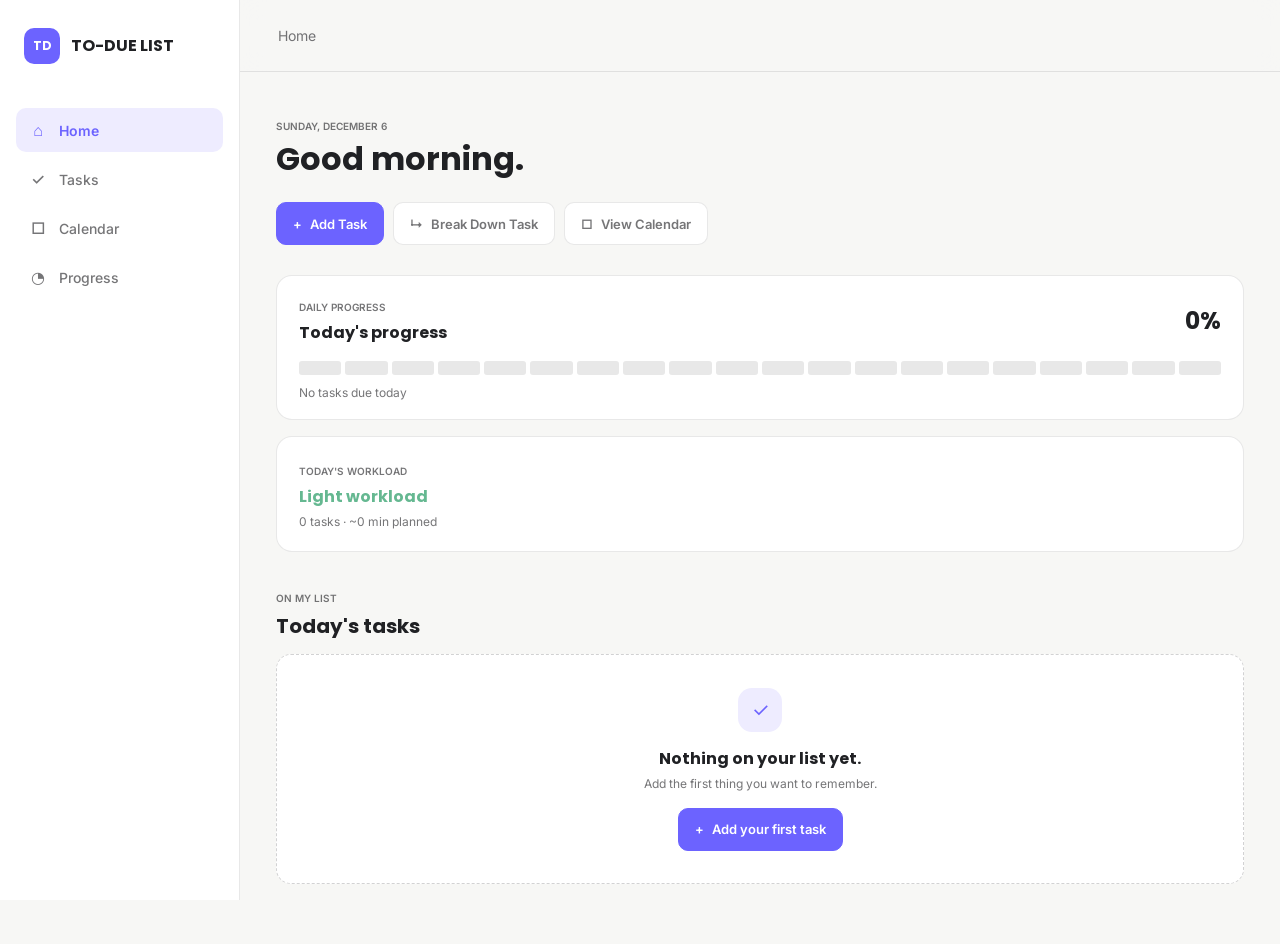
==== commit a9f1390a: "Update website" ====
--- a/index.html
+++ b/index.html
@@ -60,7 +60,6 @@
           <section class="welcome">
             <span class="date" id="todayDate"></span>
             <h2 id="greetingHeading">What do you need to get done?</h2>
-            <p id="greetingMessage">Here’s what’s on your plate today.</p>
           </section>
 
           <div class="actions">
